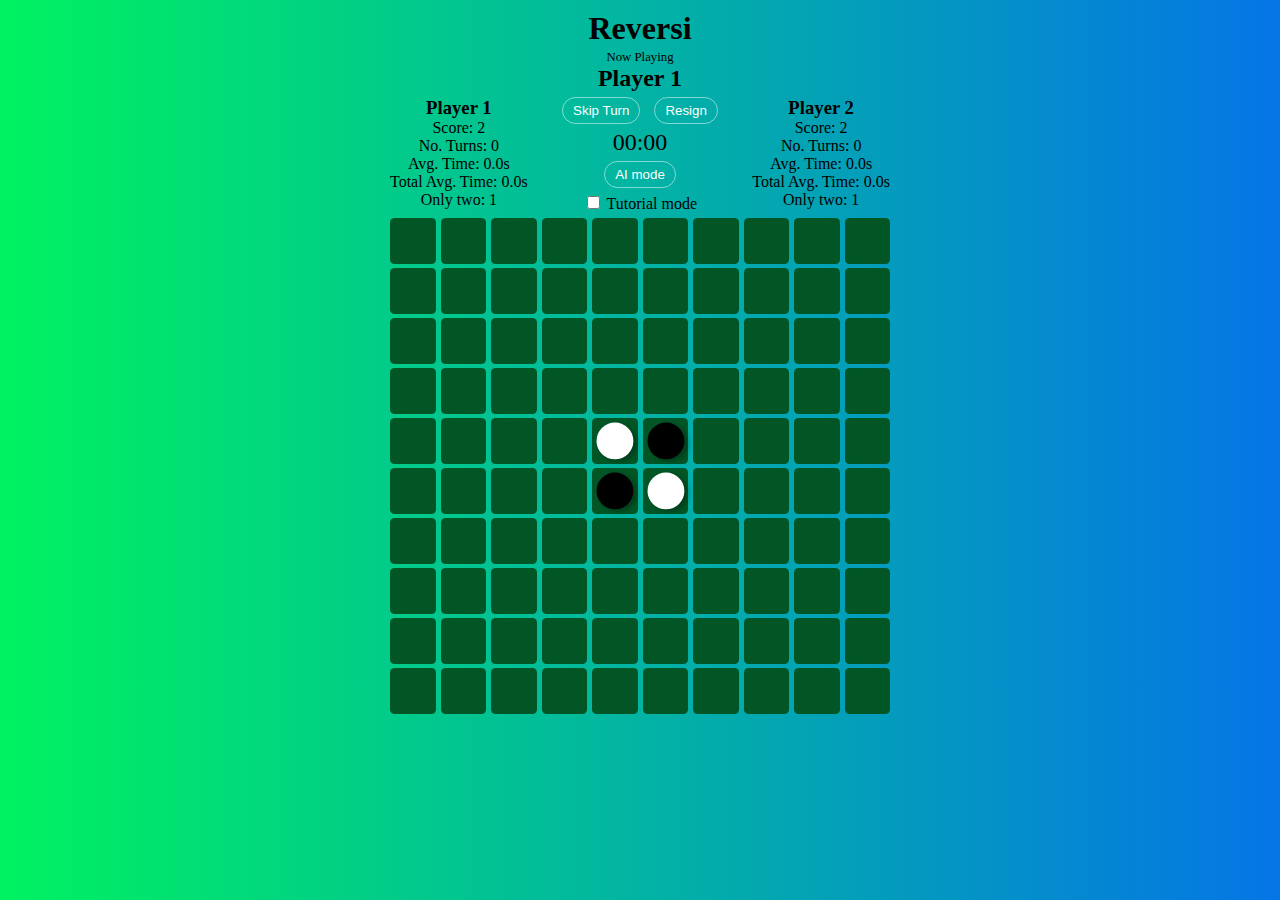
==== index.html @ d28965ad "move directories" ====
<!DOCTYPE html>
<html lang="en">
  <head>
    <link rel="stylesheet" type="text/css" href="style.css">
    <title>Reversi</title>
  </head>
  <body>
    <div class="container">
      <h1>Reversi</h1>
      <div class="stats">
        <div class="stats-1">
          <h3>Player 1</h3>
          <div>Score: <span class="score"></span></div>
          <div>No. Turns: <span class="turns"></span></div>
          <div>Avg. Time: <span class="avg-time"></span></div>
          <div>Total Avg. Time: <span class="total-avg-time"></span></div>
          <div>Only two: <span class="only-two"></span></div>
        </div>

        <div class="stats-general">
          <div class="game-on">
              <span>Now Playing</span>
              <h2 class="player-field"></h2>
              <button class="game-button skip">Skip Turn</button>
              <button class="game-button resign">Resign</button>
              <div class="timer">
                <span class="minutes">00</span>:<span class="seconds">00</span>
              </div>
              <button class="game-button ai">AI mode</button>
              <div class="tutorial-mode"><label for="tutorial-checkbox"><input id="tutorial-checkbox" type="checkbox" /> Tutorial mode</label></div>
          </div>

          <div class="game-over">
              <span>Game Over!</span>
              <h2 class="winner"></h2>
              <button class="game-button reset">New Game?</button>
          </div>
        </div>

        <div class="stats-2">
          <h3>Player 2</h3>
          <div>Score: <span class="score"></span></div>
          <div>No. Turns: <span class="turns"></span></div>
          <div>Avg. Time: <span class="avg-time"></span></div>
          <div>Total Avg. Time: <span class="total-avg-time"></span></div>
          <div>Only two: <span class="only-two"></span></div>
        </div>
      </div>

      <div class="grid-wrapper"></div>

    </div>

    <script type="text/javascript" src="consts.js"></script>
    <script type="text/javascript" src="script.js"></script>
  </body>
</html>
---- style.css ----
body {
  text-align: center;
  font-family: 'Avenir';
  background: #00f260;
  background: -webkit-linear-gradient(to right, #00f260, #0575e6);
  background: linear-gradient(to right, #00f260, #0575e6);
}

.container {
  max-width: 500px;
  margin: 0 auto;
}

h1 {
  margin: 10px 0 0 0;
}

.grid-wrapper {
  display: grid;
  grid-gap: 1%;
  grid-template-columns: repeat(10, 1fr) ;
  color: #444;
}

.square {
  position: relative;
  background-color: #025525;
  border-radius: 10%;
  font-size: 150%;
}

.square:after {
  padding-top: 100%;
  content: '';
  display: block;
}

.square > span {
  position: absolute;
  top: 0;
  left: 0;
  display: block;
  border-radius: 50%;
  width: 100%;
  height: 100%;
  transform: scale(.8);
  transition: all .3s ease;
}

.white span,
.black span {
  box-shadow: 5px 3px 5px 0px rgba(0, 0, 0, .25);
}

.white span {
  background-color: #fff;
}

.black span {
  background-color: #000;
}

.timer {
  font-size: 1.5em;
}

.legal-white span,
.legal-black span {
  cursor: pointer;
}

.legal-white:hover span {
  background-color: rgba(255, 255, 255, .25);
}

.legal-black:hover span {
  background-color: rgba(0, 0, 0, .25);
}

.legal-black:hover span.hint,
.legal-white:hover span.hint {
  line-height: 200%;
}

.legal-white:hover span.hint {
  color: rgba(255, 255, 255, 1);
}

.legal-black:hover span.hint {
  color: rgba(0, 0, 0, 1);
}

.player-field,
.winner {
  margin: 0;
}

.stats {
  display: inline-flex;
  justify-content: space-between;
  width: 100%;
}

.white-text {
  color: #fff;
}

h3 {
  margin-top: 50px;
  margin-bottom: 0;
}

.game-button {
  margin: 5px;
  border: 1px solid rgb(255, 255, 255, .5);
  border-radius: 20px;
  background-color: rgb(5, 117, 230, 0);
  color: #fff;
  padding: 5px 10px;
  cursor: pointer;
}

.game-button:focus {
  outline: 0;
}

.game-button:hover {
  background-color: rgb(5, 117, 230, .3)
}

.game-over {
  display: none;
}

.game-on > span {
  font-size: 0.8em;
}

.tutorial-mode {
  margin-bottom: 5px;
}

.tutorial-mode label,
.tutorial-mode input {
  cursor: pointer;
}

.tutorial-mode input {
  outline: 0;
}

@media(max-width: 486px) {
  .hint {
    font-size: 0.85em;
  }
}
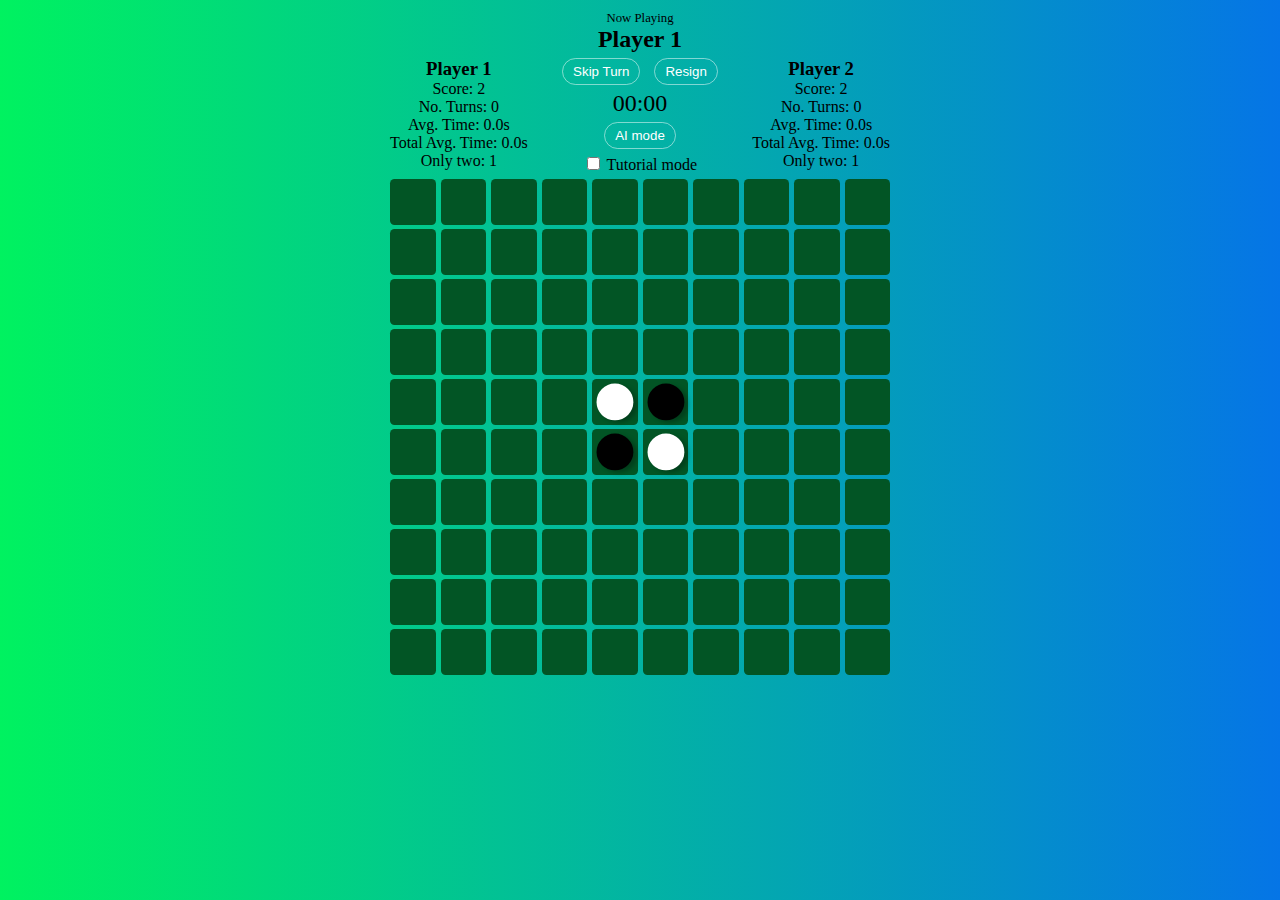
==== commit b86af92e: "remove title" ====
--- a/index.html
+++ b/index.html
@@ -6,7 +6,6 @@
   </head>
   <body>
     <div class="container">
-      <h1>Reversi</h1>
       <div class="stats">
         <div class="stats-1">
           <h3>Player 1</h3>
